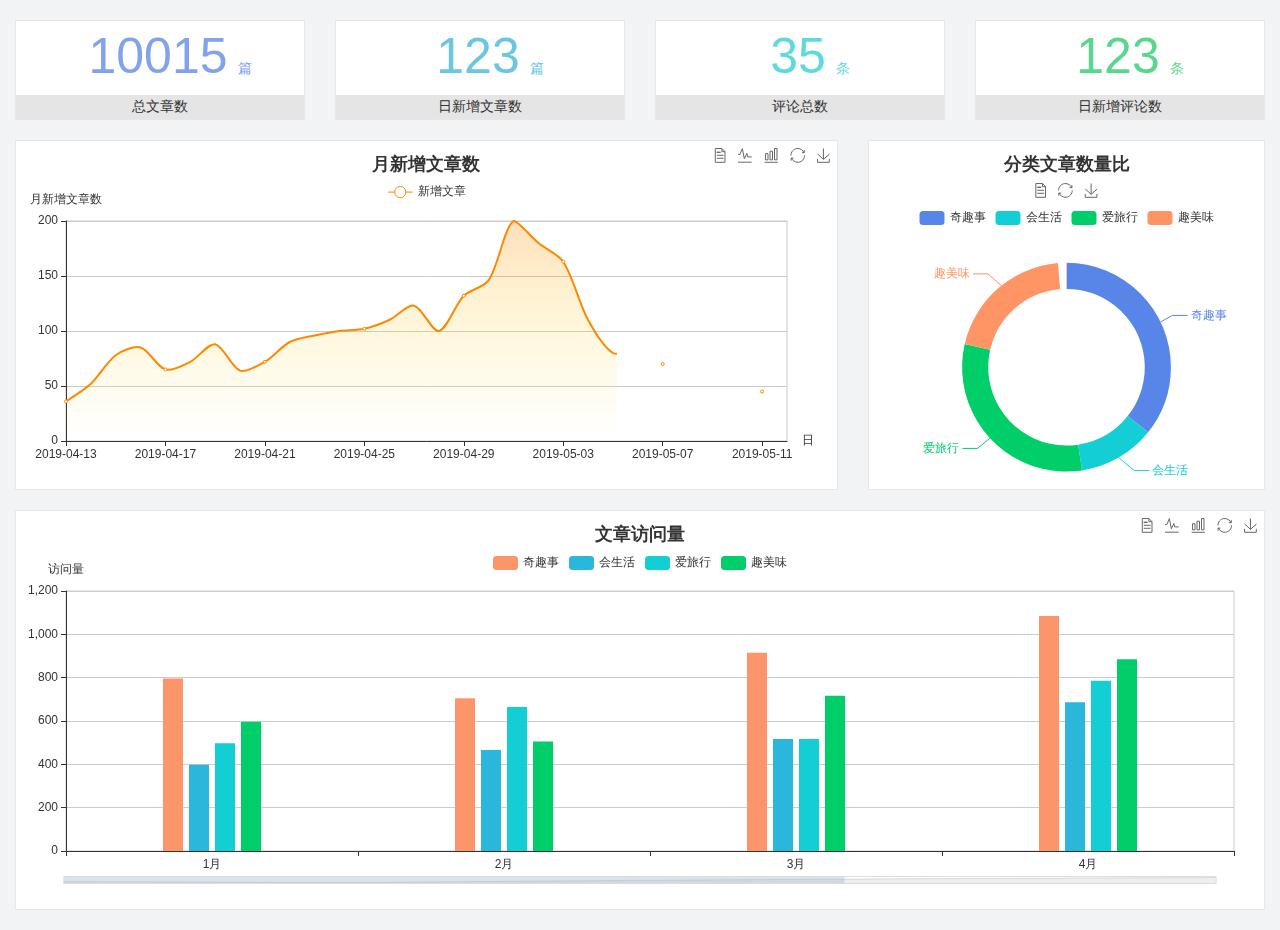
==== home/dashboard.html @ d516ba65 "新建了一个项目" ====
<!DOCTYPE html>
<html lang="en">

<head>
  <meta charset="UTF-8">
  <meta name="viewport" content="width=device-width, initial-scale=1.0">
  <meta http-equiv="X-UA-Compatible" content="ie=edge">
  <title>图表统计</title>
  <link rel="stylesheet" href="../../assets/lib/bootstrap.css" />
  <link rel="stylesheet" href="../../assets/lib/main.css" />
  <script src="../../assets/lib/jquery.js"></script>
  <script type="text/javascript" src="../../assets/lib/echarts.min.js"></script>
</head>

<body>
  <div class="container-fluid">
    <div class="row spannel_list">
      <div class="col-sm-3 col-xs-6">
        <div class="spannel">
          <em>10015</em><span>篇</span>
          <b>总文章数</b>
        </div>
      </div>
      <div class="col-sm-3 col-xs-6">
        <div class="spannel scolor01">
          <em>123</em><span>篇</span>
          <b>日新增文章数</b>
        </div>
      </div>
      <div class="col-sm-3 col-xs-6">
        <div class="spannel scolor02">
          <em>35</em><span>条</span>
          <b>评论总数</b>
        </div>
      </div>
      <div class="col-sm-3 col-xs-6">
        <div class="spannel scolor03">
          <em>123</em><span>条</span>
          <b>日新增评论数</b>
        </div>
      </div>
    </div>
  </div>

  <div class="container-fluid">
    <div class="row curve-pie">
      <div class="col-lg-8 col-md-8">
        <div class="gragh_pannel" id="curve_show"></div>
      </div>
      <div class="col-lg-4 col-md-4">
        <div class="gragh_pannel" id="pie_show"></div>
      </div>
    </div>
  </div>

  <div class="container-fluid">
    <div class="column_pannel" id="column_show"></div>
  </div>

  <script>
    var oChart = echarts.init(document.getElementById('curve_show'));
    var aList_all = [
      { 'count': 36, 'date': '2019-04-13' },
      { 'count': 52, 'date': '2019-04-14' },
      { 'count': 78, 'date': '2019-04-15' },
      { 'count': 85, 'date': '2019-04-16' },
      { 'count': 65, 'date': '2019-04-17' },
      { 'count': 72, 'date': '2019-04-18' },
      { 'count': 88, 'date': '2019-04-19' },
      { 'count': 64, 'date': '2019-04-20' },
      { 'count': 72, 'date': '2019-04-21' },
      { 'count': 90, 'date': '2019-04-22' },
      { 'count': 96, 'date': '2019-04-23' },
      { 'count': 100, 'date': '2019-04-24' },
      { 'count': 102, 'date': '2019-04-25' },
      { 'count': 110, 'date': '2019-04-26' },
      { 'count': 123, 'date': '2019-04-27' },
      { 'count': 100, 'date': '2019-04-28' },
      { 'count': 132, 'date': '2019-04-29' },
      { 'count': 146, 'date': '2019-04-30' },
      { 'count': 200, 'date': '2019-05-01' },
      { 'count': 180, 'date': '2019-05-02' },
      { 'count': 163, 'date': '2019-05-03' },
      { 'count': 110, 'date': '2019-05-04' },
      { 'count': 80, 'date': '2019-05-05' },
      { 'count': 82, 'date': '2019-05-06' },
      { 'count': 70, 'date': '2019-05-07' },
      { 'count': 65, 'date': '2019-05-08' },
      { 'count': 54, 'date': '2019-05-09' },
      { 'count': 40, 'date': '2019-05-10' },
      { 'count': 45, 'date': '2019-05-11' },
      { 'count': 38, 'date': '2019-05-12' },
    ];

    let aCount = [];
    let aDate = [];

    for (var i = 0; i < aList_all.length; i++) {
      aCount.push(aList_all[i].count);
      aDate.push(aList_all[i].date);
    }

    var chartopt = {
      title: {
        text: '月新增文章数',
        left: 'center',
        top: '10'
      },
      tooltip: {
        trigger: 'axis'
      },
      legend: {
        data: ['新增文章'],
        top: '40'
      },
      toolbox: {
        show: true,
        feature: {
          mark: { show: true },
          dataView: { show: true, readOnly: false },
          magicType: { show: true, type: ['line', 'bar'] },
          restore: { show: true },
          saveAsImage: { show: true }
        }
      },
      calculable: true,
      xAxis: [
        {
          name: '日',
          type: 'category',
          boundaryGap: false,
          data: aDate
        }
      ],
      yAxis: [
        {
          name: '月新增文章数',
          type: 'value'
        }
      ],
      series: [
        {
          name: '新增文章',
          type: 'line',
          smooth: true,
          itemStyle: { normal: { areaStyle: { type: 'default' }, color: '#f80' }, lineStyle: { color: '#f80' } },
          data: aCount
        }],
      areaStyle: {
        normal: {
          color: new echarts.graphic.LinearGradient(0, 0, 0, 1, [{
            offset: 0,
            color: 'rgba(255,136,0,0.39)'
          }, {
            offset: .34,
            color: 'rgba(255,180,0,0.25)'
          }, {
            offset: 1,
            color: 'rgba(255,222,0,0.00)'
          }])

        }
      },
      grid: {
        show: true,
        x: 50,
        x2: 50,
        y: 80,
        height: 220
      }
    };

    oChart.setOption(chartopt);


    var oPie = echarts.init(document.getElementById('pie_show'));
    var oPieopt =
    {
      title: {
        top: 10,
        text: '分类文章数量比',
        x: 'center'
      },
      tooltip: {
        trigger: 'item',
        formatter: "{a} <br/>{b} : {c} ({d}%)"
      },
      color: ['#5885e8', '#13cfd5', '#00ce68', '#ff9565'],
      legend: {
        x: 'center',
        top: 65,
        data: ['奇趣事', '会生活', '爱旅行', '趣美味']
      },
      toolbox: {
        show: true,
        x: 'center',
        top: 35,
        feature: {
          mark: { show: true },
          dataView: { show: true, readOnly: false },
          magicType: {
            show: true,
            type: ['pie', 'funnel'],
            option: {
              funnel: {
                x: '25%',
                width: '50%',
                funnelAlign: 'left',
                max: 1548
              }
            }
          },
          restore: { show: true },
          saveAsImage: { show: true }
        }
      },
      calculable: true,
      series: [
        {
          name: '访问来源',
          type: 'pie',
          radius: ['45%', '60%'],
          center: ['50%', '65%'],
          data: [
            { value: 300, name: '奇趣事' },
            { value: 100, name: '会生活' },
            { value: 260, name: '爱旅行' },
            { value: 180, name: '趣美味' }
          ]
        }
      ]
    };
    oPie.setOption(oPieopt);



    var oColumn = this.echarts.init(document.getElementById('column_show'));
    var oColumnopt =
    {
      title: {
        text: '文章访问量',
        left: 'center',
        top: '10'
      },
      tooltip: {
        trigger: 'axis'
      },
      legend: {
        data: ['奇趣事', '会生活', '爱旅行', '趣美味'],
        top: '40'
      },
      toolbox: {
        show: true,
        feature: {
          mark: { show: true },
          dataView: { show: true, readOnly: false },
          magicType: { show: true, type: ['line', 'bar'] },
          restore: { show: true },
          saveAsImage: { show: true }
        }
      },
      calculable: true,
      xAxis: [
        {
          type: 'category',
          data: ['1月', '2月', '3月', '4月', '5月']
        }
      ],
      yAxis: [
        {
          name: '访问量',
          type: 'value'
        }
      ],
      series: [
        {
          name: '奇趣事',
          type: 'bar',
          barWidth: 20,
          itemStyle: {
            normal: { areaStyle: { type: 'default' }, color: '#fd956a' }
          },
          data: [800, 708, 920, 1090, 1200]
        },
        {
          name: '会生活',
          type: 'bar',
          barWidth: 20,
          itemStyle: {
            normal: { areaStyle: { type: 'default' }, color: '#2bb6db' }
          },
          data: [400, 468, 520, 690, 800]
        },
        {
          name: '爱旅行',
          type: 'bar',
          barWidth: 20,
          itemStyle: {
            normal: { areaStyle: { type: 'default' }, color: '#13cfd5' }
          },
          data: [500, 668, 520, 790, 900]
        },
        {
          name: '趣美味',
          type: 'bar',
          barWidth: 20,
          itemStyle: {
            normal: { areaStyle: { type: 'default' }, color: '#00ce68' }
          },
          data: [600, 508, 720, 890, 1000]
        }
      ],
      grid: {
        show: true,
        x: 50,
        x2: 30,
        y: 80,
        height: 260
      },
      dataZoom: [//给x轴设置滚动条
        {
          start: 0,//默认为0
          end: 100 - 1000 / 31,//默认为100
          type: 'slider',
          show: true,
          xAxisIndex: [0],
          handleSize: 0,//滑动条的 左右2个滑动条的大小
          height: 8,//组件高度
          left: 45, //左边的距离
          right: 50,//右边的距离
          bottom: 26,//右边的距离
          handleColor: '#ddd',//h滑动图标的颜色
          handleStyle: {
            borderColor: "#cacaca",
            borderWidth: "1",
            shadowBlur: 2,
            background: "#ddd",
            shadowColor: "#ddd",
          }
        }]
    };
    oColumn.setOption(oColumnopt);
  </script>
</body>

</html>
---- assets/lib/main.css ----
body{
    font-family:'MicroSoft YaHei';
    background-color: #f2f3f5;
}
.main_wrap{
    position:fixed;
    width:100%;
    height:100%;
    left:0px;
    top:0px;
    background:url('../images/login_bg.jpg'); 
    background-size:100% 100%; 
  }
.header{
    width:1200px;
    overflow: hidden;
    margin:20px auto 0;
}
.heade .logo{
    float: left;
}
.header .copyright{
    float:right;
    font-size:12px;
    color:#fff;
    text-align:right;
    line-height:20px;
    margin-top:10px;
}
.login_form_con{
    position:absolute;
    left:50%;
    top:50%;
    margin-left:-200px;
    margin-top:-155px;
    width:400px;
    height:310px;
    background-color: #edeff0;
}

.login_form{
    position: relative;
}

.login_form .icon-user{
    position:absolute;
    font-size:16px;
    color:#999;
    left:46px;
    top:12px;
}
.login_form .icon-key{
    position:absolute;
    font-size:18px;
    color:#999;
    left:46px;
    top:78px;
}
.login_title{
    height:60px;
    background:url('../images/login_title.png') center center no-repeat #fff;
}
.input_txt,.input_pass,.input_sub{
    display:block;
    width:334px;
    height:37px;
    padding:0px;
    text-indent:40px;
    border:1px solid #ddd;
    margin:27px auto 0;
    outline:none;
}
.input_sub{
    margin-top:40px;
    height:42px;
    background-color: #19b9e7;
    text-indent:0px;
    font-size:18px;
    color:#fff;
    cursor: pointer;
}
.input_sub:hover{
    background-color: #08a0cc;
}

.sider{
    position:fixed;
    left:0;
    top:0;
    bottom:0;
    width:210px;
    background-color: #323745;
}
.sider .logo{
    display:block;
    height:56px;
    background-color: #242732;
    overflow: hidden;
}
.sider .logo img{
    display:block;
    margin:6px auto 0;
}
.user_info{
    height:79px;
    border-bottom:1px solid #5a5e6b;
}

.user_info img{
    float: left;
    width:40px;
    height:40px;
    border-radius:20px;
    margin:19px 0 0 30px;
}
.user_info span{
    float: left;
    width:120px;
    font-size:12px;
    color:#fff;
    margin:23px 0 0 20px;
}
.user_info b{
    float: left;
    width: 120px;
    font-weight:normal;
    font-size:12px;
    color:#adafb5;
    margin:2px 0 0 20px;
}

.menu .level01{
    height:50px;
    line-height:50px;
}
.menu .level01 a{
    display:block;
    height:50px;
    font-size:12px;
    color:#adafb5;
    overflow: hidden;
}
.menu .level01.active a{
    background-color: #1378f0;
    color:#fff;
}
.menu .level01.active i{
    color:#fff;
}

.menu .level01 a:hover{
    background-color: #1378f0;
    color:#fff;
}
.menu .level01 a:hover i{
    color:#fff;
}
.menu .level01 i{
    color:#61646f;
    font-size:22px;
    float: left;
    margin-left:26px;
}
.menu .level01 span{
    float: left;
    margin-left:10px;
}
.menu .level01 b{
    float: right;
    margin-right:20px;
    font-weight:normal;
    transform:rotate(90deg);
    transition:all 500ms ease;
}

.menu .level01 .rotate0{
    transform:rotate(0deg);
}

.menu .level02{
    background: #242732;
    display:none;
}


.menu .level02 li{
    height:40px;
    line-height:40px;
}
.menu .level02 li a{
    display:block;
    height:40px;
    font-size:12px;
    color:#adafb5;
    overflow: hidden;
}

.menu .level02 li a:hover{
    background-color: #1378f0;
    color:#fff;
}

.menu .level02 li i{
    font-size:12px;
    float: left;
    margin-left:60px;
}
.menu .level02 li span{
    font-size:12px;
    float: left;
    margin-left:5px;
}

.menu .level02 .active a{
    color:#ffae00;
}

.header_bar{
    position:fixed;
    left:210px;
    right:0;
    top:0;
    height:56px;
    background-color: #fff;
}

.main{
    position:fixed;
    left:210px;
    top:56px;
    right:0;
    bottom:0;
    background-color: #f2f3f5;
}

.search_form{
    width:218px;
    height:33px;
    border:1px solid #ddd;
    background-color: #f2f3f5;
    border-radius:16px;
    float: left;
    margin:12px 0 0 27px;
}

.search_form input{
    padding:0px;
    margin:0px;
    border:0px;
    float: left;
    background-color: #f2f3f5;
    font-size:12px;
    width:175px;
    height:31px;
    margin-left:12px;
    outline:none;
   
}

.search_form .icon-search{
    line-height:33px;
    cursor: pointer;
    font-size:18px;
    color:#abaebb;
}
.user_center_link{
    float:right;

}
.user_center_link a{
    line-height:56px;
    font-size:12px;
    color:#999;
    margin-right:15px;
}
.user_center_link a:hover{
    color:#ffae00
}

.user_center_link img{
    width:42px;
    height:42px;
    border-radius:32px;
    margin-right:10px;
}

.spannel_list{
    margin-top:20px;
}

.spannel{
	height:100px;
	overflow:hidden;
	text-align:center;
    position:relative;
    background-color: #fff;
    border:1px solid #e7e7e9;
    margin-bottom:20px;
}

.spannel em{
    font-style:normal;
	font-size:50px;
	line-height:50px;
	display:inline-block;
	margin:10px 0 0 20px;
	font-family:'Arial';
	color:#83a2ed;
}

.spannel span{
	font-size:14px;
	display:inline-block;
	color:#83a2ed;
	margin-left:10px;
}

.spannel b{
	position:absolute;
	left:0;
	bottom:0;
	width:100%;
	line-height:24px;
	background:#e5e5e5;
	color:#333;
	font-size:14px;
	font-weight:normal;
}

.scolor01 em,.scolor01 span{
	color:#6ac6e2;
}

.scolor02 em,.scolor02 span{
	color:#5fd9de;
}

.scolor03 em,.scolor03 span{
	color:#58d88e;
}


.gragh_pannel{
    height:350px;
    border:1px solid #e7e7e9;
    background-color: #fff!important; 
    margin-bottom:20px;  
}

.column_pannel{
    margin-bottom:20px;
    height:400px;
    border:1px solid #e7e7e9;
    background-color: #fff!important;   
}

.common_title{
    line-height:42px;
    background-color: #fbfbfb;
    border:1px solid #e7e7e9;
    margin-top:20px;
    text-indent: 15px;
    font-size:14px;
    color:#333;
}

.common_con{
    border:1px solid #e7e7e9;
    border-top:0px;
    background-color: #fff;
    padding-bottom:20px;
    margin-bottom:20px;
}
.opt_btns{
    margin-top:20px;
}

.mp20{
    margin-top:20px;
}

.pagination{   
   margin:0;
}

.article_form{
    margin-top:20px;
}

.form-group{
    margin-bottom:25px;
}

.form-group label{
    font-weight:normal;
    color:#666;
}

.icon-icondate{
    line-height:16px;
}

.user_pic{
    width:100px;
    height:100px;
    margin-bottom:10px;
}

.article_cover{
    width:200px;
    height:200px;
    margin-bottom:10px;
}
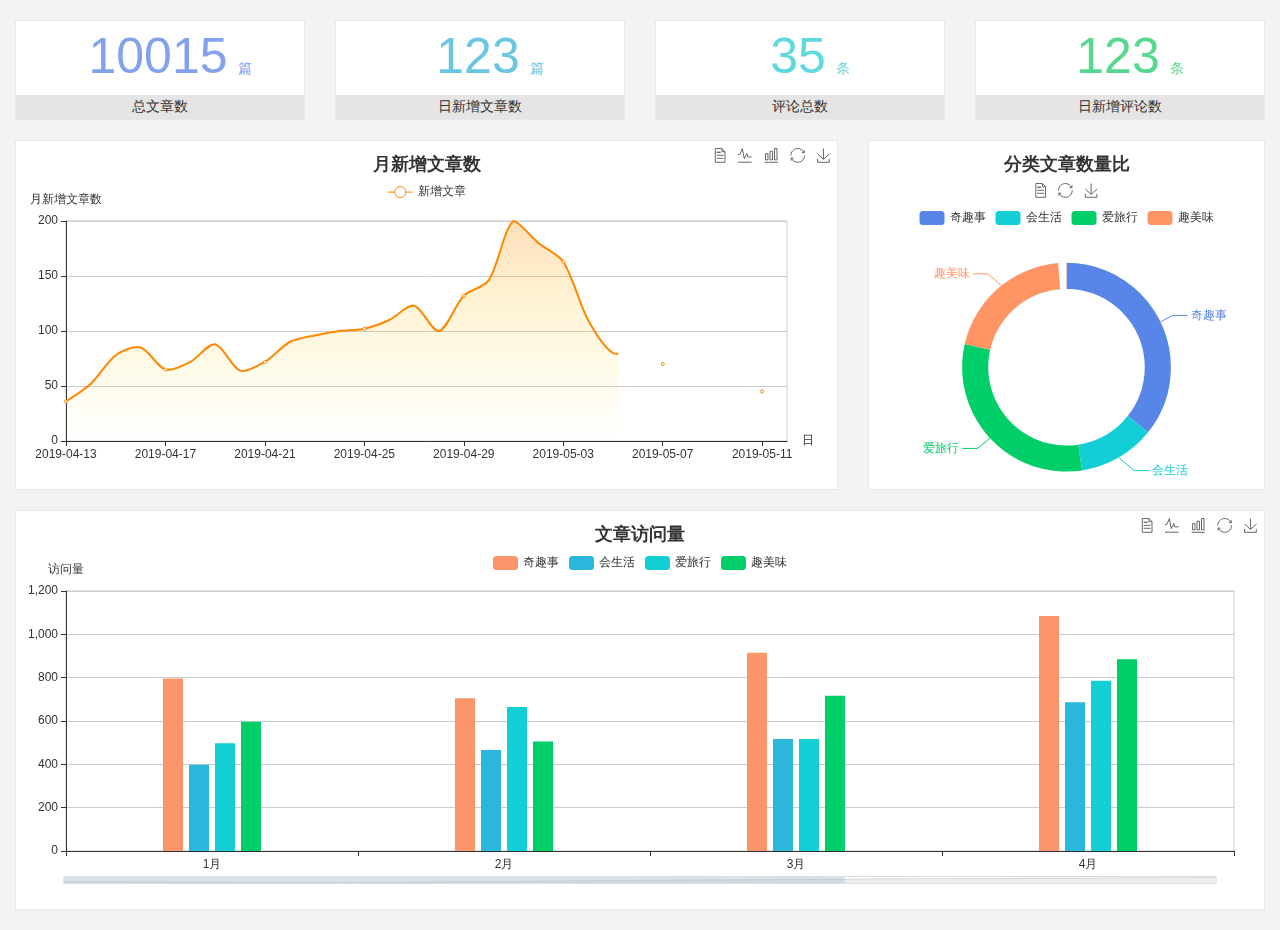
==== commit 9f1d9f56: "完成了主页功能的开发" ====
--- a/home/dashboard.html
+++ b/home/dashboard.html
@@ -6,10 +6,10 @@
   <meta name="viewport" content="width=device-width, initial-scale=1.0">
   <meta http-equiv="X-UA-Compatible" content="ie=edge">
   <title>图表统计</title>
-  <link rel="stylesheet" href="../../assets/lib/bootstrap.css" />
-  <link rel="stylesheet" href="../../assets/lib/main.css" />
-  <script src="../../assets/lib/jquery.js"></script>
-  <script type="text/javascript" src="../../assets/lib/echarts.min.js"></script>
+  <link rel="stylesheet" href="../assets/lib/bootstrap.css" />
+  <link rel="stylesheet" href="../assets/lib/main.css" />
+  <script src="../assets/lib/jquery.js"></script>
+  <script type="text/javascript" src="../assets/lib/echarts.min.js"></script>
 </head>
 
 <body>
